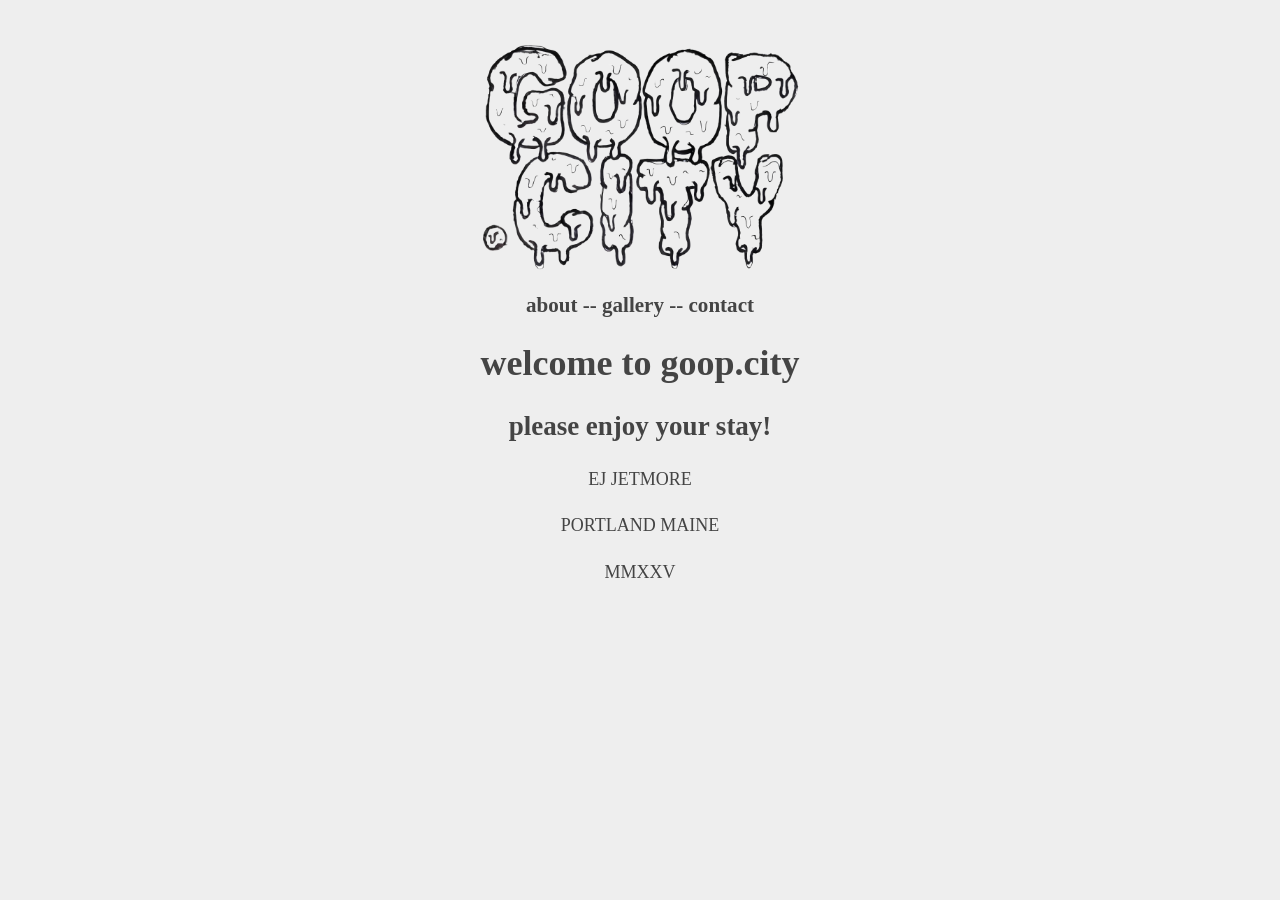
==== index.html @ 26e87ebc "Update index.html" ====
<!DOCTYPE html>
<html>
<head>
  <title>GOOP CITY BAYBEE</title>
	<style>
	body{margin:40px auto;max-width:650px;line-height:1.6;font-size:18px;color:#444;padding:0 10px;background-color:#EEEEEE;text-align:center}
	h1,h2,h3{line-height:1.2}
	img {display: block;margin: auto;width: 50%}
	a:link, a:visited {text-decoration: none;color:#444}
	a:hover{font-style:italic;color:hotpink}
	</style>
</head>
<body>
  <img src="IMG_6114(1).png" alt="the goop city logo. hand drawn and drippy as hell">
  <h3><a href="info.html">about</a> -- <a href="ceramics.html">gallery</a> -- <a href="correspondence.html">contact</a></h3>
  <h1>welcome to goop.city</h1>
  <h2>please enjoy your stay!</h2>
  <p>EJ JETMORE</p>
  <p>PORTLAND MAINE</p>
  <p>MMXXV</p>
</body>
</html>
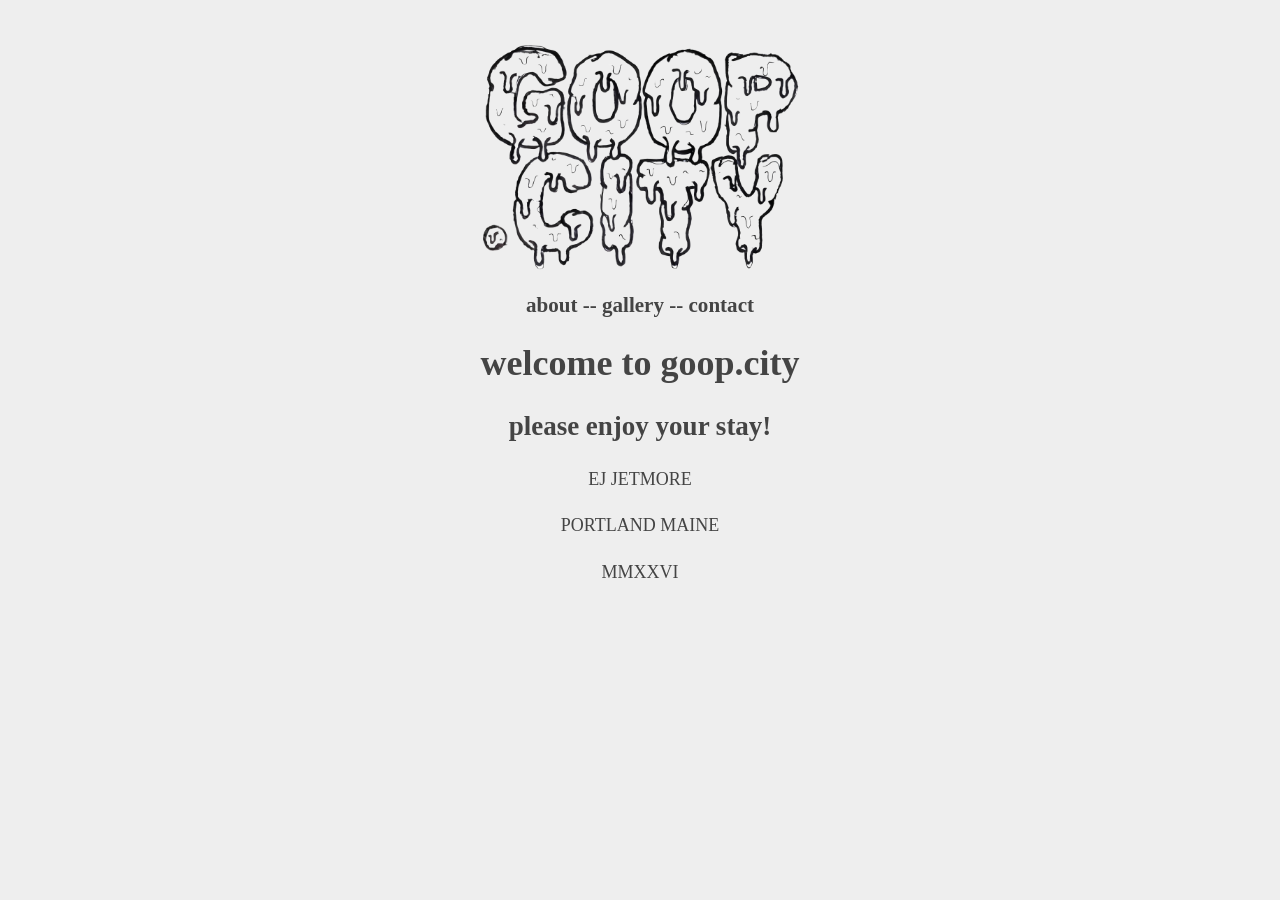
==== commit 57d0682f: "Update index.html" ====
--- a/index.html
+++ b/index.html
@@ -17,6 +17,6 @@
   <h2>please enjoy your stay!</h2>
   <p>EJ JETMORE</p>
   <p>PORTLAND MAINE</p>
-  <p>MMXXV</p>
+  <p>MMXXVI</p>
 </body>
 </html>
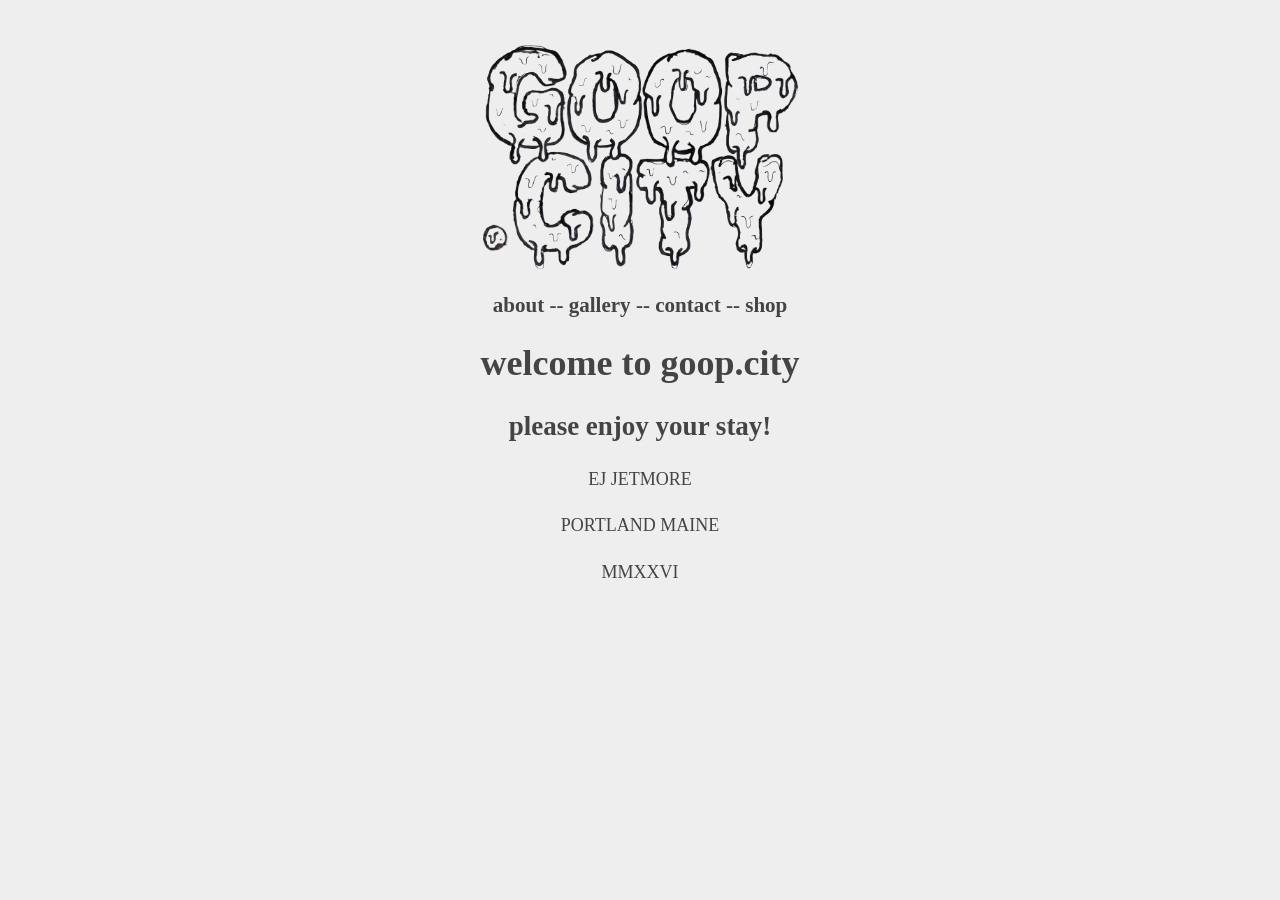
==== commit c43d8f35: "Update index.html" ====
--- a/index.html
+++ b/index.html
@@ -2,17 +2,11 @@
 <html>
 <head>
   <title>GOOP CITY BAYBEE</title>
-	<style>
-	body{margin:40px auto;max-width:650px;line-height:1.6;font-size:18px;color:#444;padding:0 10px;background-color:#EEEEEE;text-align:center}
-	h1,h2,h3{line-height:1.2}
-	img {display: block;margin: auto;width: 50%}
-	a:link, a:visited {text-decoration: none;color:#444}
-	a:hover{font-style:italic;color:hotpink}
-	</style>
+	<link rel="stylesheet" href="mystyle.css">
 </head>
 <body>
   <img src="IMG_6114(1).png" alt="the goop city logo. hand drawn and drippy as hell">
-  <h3><a href="info.html">about</a> -- <a href="ceramics.html">gallery</a> -- <a href="correspondence.html">contact</a></h3>
+  <h3><a href="info.html">about</a> -- <a href="ceramics.html">gallery</a> -- <a href="correspondence.html">contact</a> -- <a href="goop-city.square.site">shop</a></h3>
   <h1>welcome to goop.city</h1>
   <h2>please enjoy your stay!</h2>
   <p>EJ JETMORE</p>
--- a/mystyle.css
+++ b/mystyle.css
@@ -0,0 +1,5 @@
+body{margin:40px auto;max-width:650px;line-height:1.6;font-size:18px;color:#444;padding:0 10px;background-color:#EEEEEE;text-align:center}
+	h1,h2,h3{line-height:1.2}
+	img {display: block;margin: auto;width: 50%}
+	a:link, a:visited {text-decoration: none;color:#444}
+	a:hover{font-style:italic;color:hotpink}
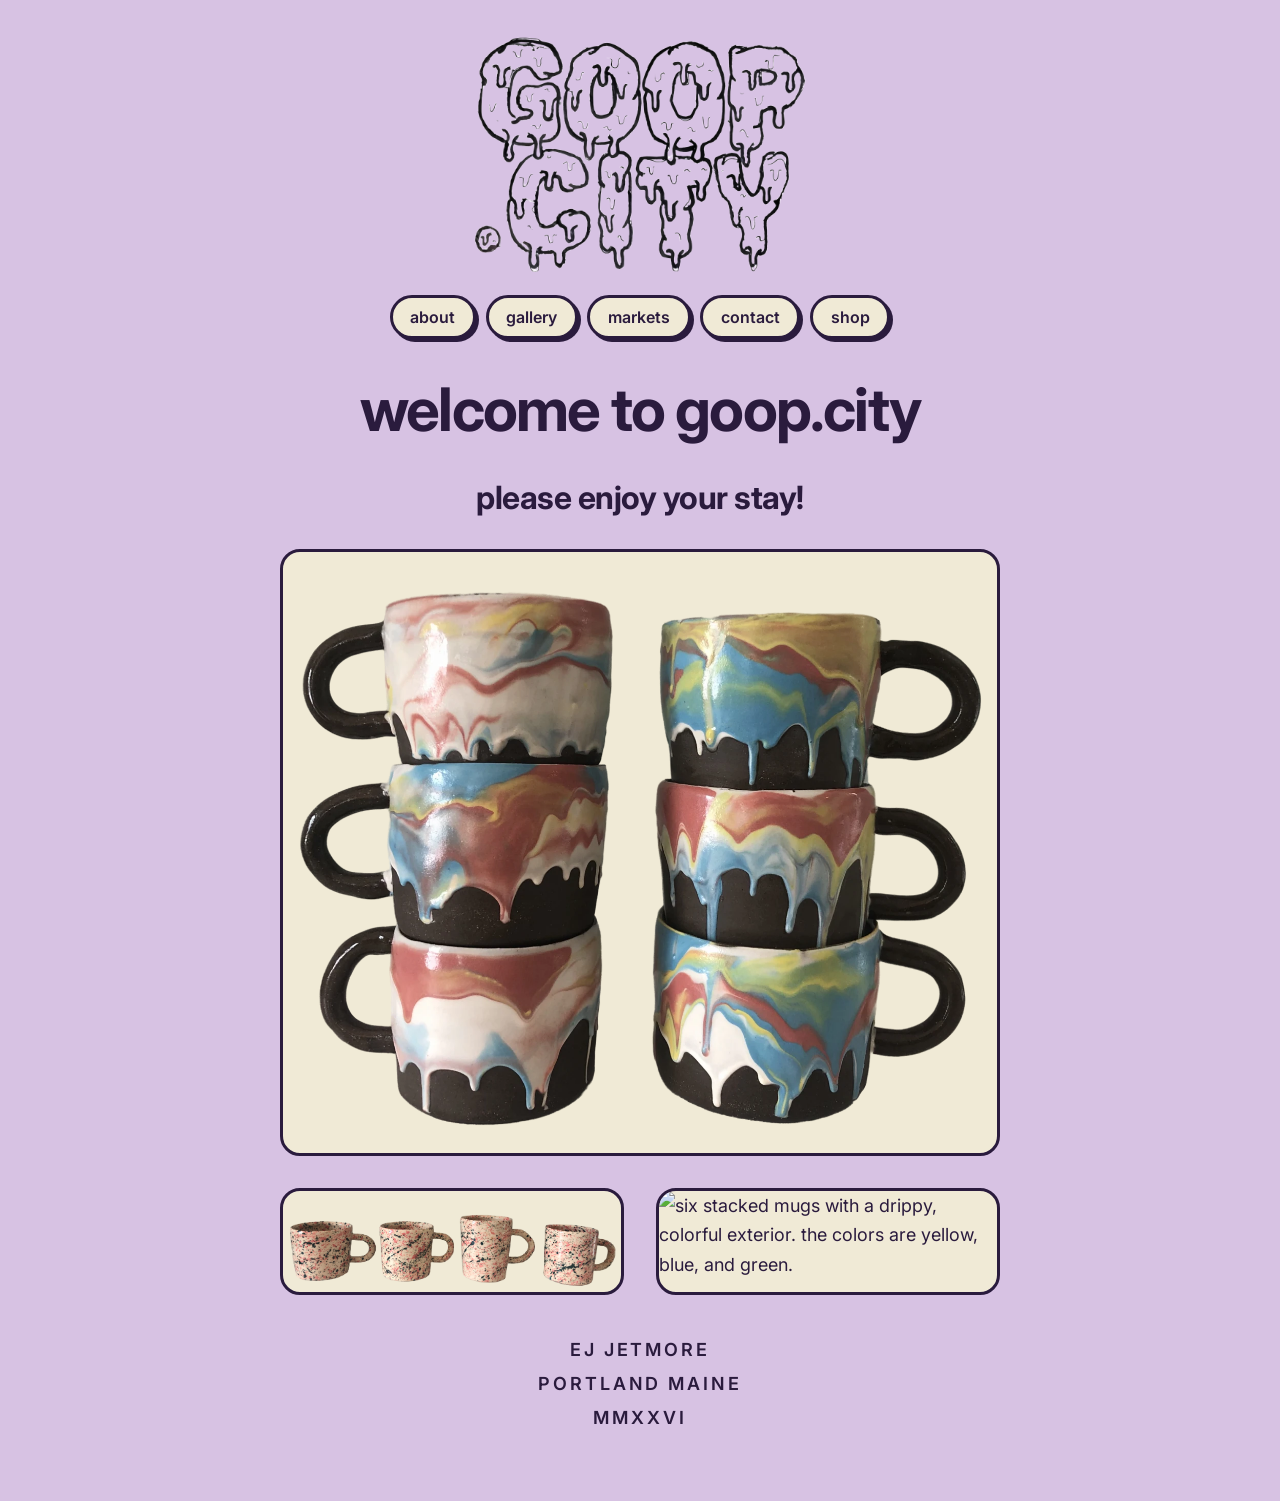
==== commit 748153bd: "Add files via upload" ====
--- a/index.html
+++ b/index.html
@@ -1,16 +1,38 @@
 <!DOCTYPE html>
-<html>
+<html lang="en">
 <head>
+  <meta charset="utf-8">
+  <meta name="viewport" content="width=device-width, initial-scale=1">
   <title>GOOP CITY BAYBEE</title>
-	<link rel="stylesheet" href="mystyle.css">
+  <link rel="preconnect" href="https://fonts.googleapis.com">
+  <link rel="preconnect" href="https://fonts.gstatic.com" crossorigin>
+  <link href="https://fonts.googleapis.com/css2?family=Inter:wght@400;600;700&display=swap" rel="stylesheet">
+  <link rel="stylesheet" href="style.css">
 </head>
-<body>
-  <img src="IMG_6114(1).png" alt="the goop city logo. hand drawn and drippy as hell">
-  <h3><a href="info.html">about</a> -- <a href="ceramics.html">gallery</a> -- <a href="correspondence.html">contact</a> -- <a href="goop-city.square.site">shop</a></h3>
-  <h1>welcome to goop.city</h1>
-  <h2>please enjoy your stay!</h2>
-  <p>EJ JETMORE</p>
-  <p>PORTLAND MAINE</p>
-  <p>MMXXVI</p>
+<body class="home">
+  <main>
+    <a class="logo-link" href="index.html"><img class="logo" src="IMG_6114(1).png" alt="the goop city logo. hand drawn and drippy as hell"></a>
+    <nav aria-label="main">
+      <a href="info.html">about</a>
+      <a href="ceramics.html">gallery</a>
+      <a href="markets.html">markets</a>
+      <a href="correspondence.html">contact</a>
+      <a href="https://goop-city.square.site">shop</a>
+    </nav>
+    <h1>welcome to goop.city</h1>
+    <h2>please enjoy your stay!</h2>
+
+    <div class="photos">
+      <img src="redbluedrip.png" alt="six stacked mugs with a drippy, colorful exterior. the colors are blue, red, yellow, and white.">
+      <img src="12346.png" alt="four mugs lined up horizontally. the clay is white and the exterior is splattered with pink and dark blue." loading="lazy">
+      <img src="12347.png" alt="six stacked mugs with a drippy, colorful exterior. the colors are yellow, blue, and green." loading="lazy">
+    </div>
+
+    <div class="credits">
+      <p>EJ JETMORE</p>
+      <p>PORTLAND MAINE</p>
+      <p>MMXXVI</p>
+    </div>
+  </main>
 </body>
 </html>
--- a/style.css
+++ b/style.css
@@ -0,0 +1,165 @@
+:root {
+  --ink: #2a1b3d;      /* dark plum, all text */
+  --paper: #d7c2e3;    /* main background */
+  --card: #f0ead6;     /* eggshell white */
+  --aqua: #b7fdfe;
+  --radius: 20px;
+}
+
+* { box-sizing: border-box; }
+
+html { -webkit-text-size-adjust: 100%; }
+
+body {
+  margin: 0;
+  padding-top: 0;
+  background: var(--paper);
+  color: var(--ink);
+  font-family: "Inter", system-ui, -apple-system, "Segoe UI", Roboto, Helvetica, Arial, sans-serif;
+  font-size: 1.0625rem;
+  line-height: 1.65;
+  position: relative;
+  min-height: 100vh;
+}
+
+main {
+  max-width: 760px;
+  margin: 0 auto;
+  padding: 2rem 1.25rem 4rem;
+}
+
+/* logo */
+.logo-link {
+  display: block;
+  width: min(100%, 340px);
+  margin: 0 auto 1.25rem;
+}
+
+.logo {
+  display: block;
+  width: 100%;
+  height: auto;
+}
+
+/* navigation */
+nav {
+  display: flex;
+  flex-wrap: wrap;
+  justify-content: center;
+  gap: 0.6rem;
+  margin: 0 0 2.25rem;
+}
+
+nav a {
+  font-size: 1rem;
+  display: inline-flex;
+  align-items: center;
+  justify-content: center;
+  min-height: 44px;
+  padding: 0 1.1rem;
+  border: 3px solid var(--ink);
+  border-radius: 999px;
+  background: var(--card);
+  color: var(--ink);
+  font-weight: 600;
+  text-decoration: none;
+  box-shadow: 3px 3px 0 var(--ink);
+}
+
+nav a:hover { background: var(--aqua); }
+
+nav a[aria-current="page"] {
+  background: var(--aqua);
+  color: var(--ink);
+}
+
+a { color: var(--ink); text-underline-offset: 0.2em; }
+a:hover { background: var(--aqua); }
+.logo-link:hover { background: none; }
+
+a:focus-visible {
+  outline: 3px solid var(--ink);
+  outline-offset: 3px;
+}
+
+/* type */
+h1, h2, h3 { line-height: 1.15; margin: 0 0 0.6em; letter-spacing: -0.015em; }
+
+h1 {
+  font-size: clamp(2.4rem, 9vw, 3.75rem);
+  text-align: center;
+  color: var(--ink);
+  letter-spacing: -0.03em;
+  font-weight: 700;
+}
+
+h2 { font-size: clamp(1.35rem, 4.6vw, 1.85rem); }
+
+.home h2 {
+  text-align: center;
+  font-size: clamp(1.4rem, 5vw, 2rem);
+  color: var(--ink);
+}
+
+p { margin: 0 0 1.1em; max-width: 62ch; }
+
+/* pictures */
+.photos {
+  display: grid;
+  grid-template-columns: 1fr;
+  gap: 1.5rem;
+  margin: 2rem 0;
+}
+
+.photos img,
+.photo {
+  display: block;
+  width: 100%;
+  height: auto;
+  border: 3px solid var(--ink);
+  border-radius: var(--radius);
+  background: var(--card);
+}
+
+
+.photo { margin: 2rem 0; }
+
+/* home credits */
+.credits {
+  text-align: center;
+  letter-spacing: 0.16em;
+  font-weight: 600;
+  margin-top: 2.5rem;
+}
+
+.credits p { margin: 0 auto 0.25em; }
+
+/* markets */
+.market {
+  background: var(--card);
+  border: 3px solid var(--ink);
+  border-radius: 14px;
+  padding: 0.9rem 1.1rem 0.4rem;
+  margin: 0 0 1rem;
+}
+
+
+.market p { margin-bottom: 0.6em; }
+
+/* contact + long urls */
+main a { overflow-wrap: anywhere; }
+
+/* wider screens */
+@media (min-width: 720px) {
+  body { font-size: 1.125rem; }
+  .photos { grid-template-columns: 1fr 1fr; gap: 2rem; }
+  .photos img:nth-child(1) { grid-column: 1 / -1; }
+  .about-layout {
+    display: grid;
+    grid-template-columns: 1fr;
+  }
+}
+
+@media (max-width: 380px) {
+  nav a { padding: 0 0.9rem; font-size: 1rem; }
+}
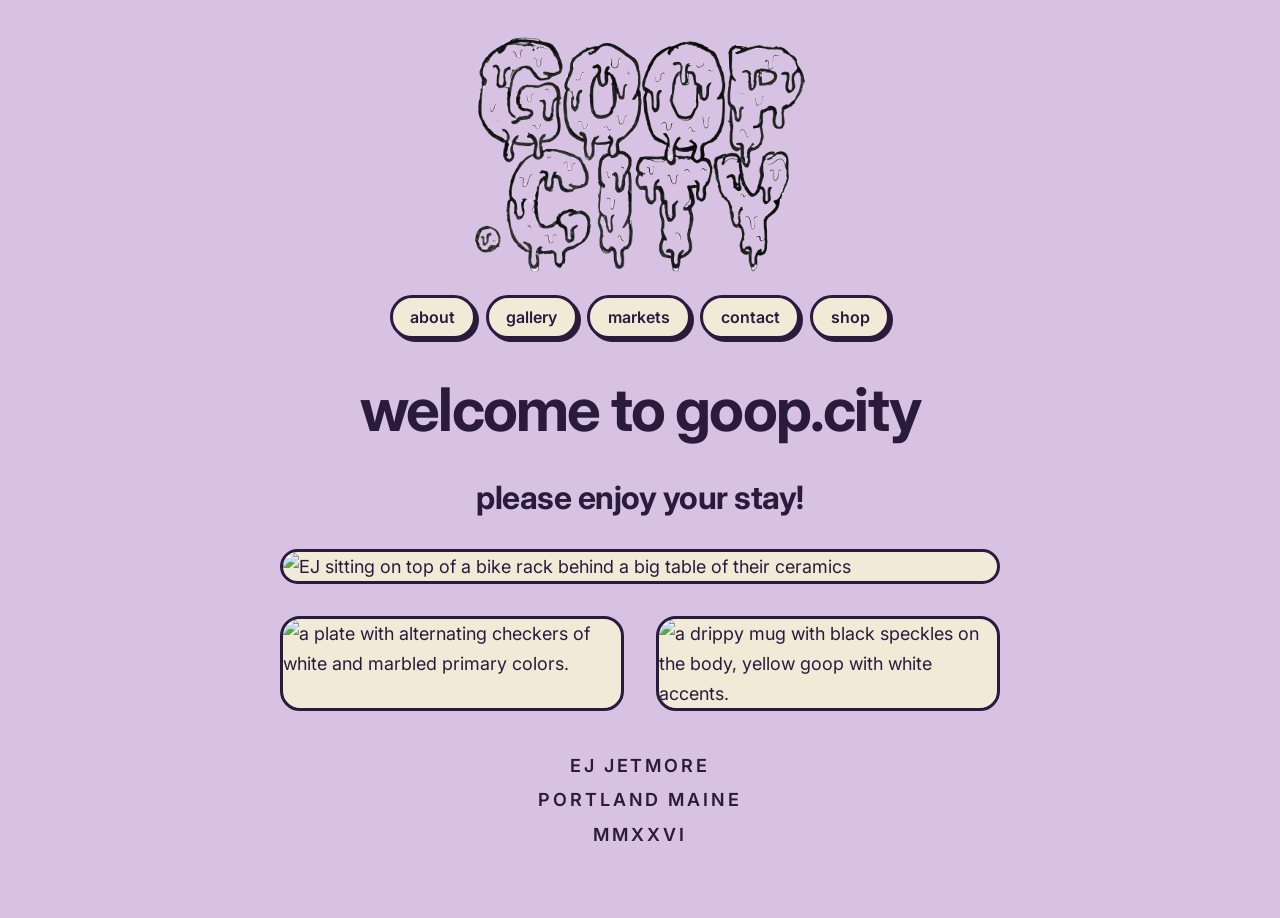
==== commit af85a4e2: "Update index.html" ====
--- a/index.html
+++ b/index.html
@@ -23,9 +23,9 @@
     <h2>please enjoy your stay!</h2>
 
     <div class="photos">
-      <img src="redbluedrip.png" alt="six stacked mugs with a drippy, colorful exterior. the colors are blue, red, yellow, and white.">
-      <img src="12346.png" alt="four mugs lined up horizontally. the clay is white and the exterior is splattered with pink and dark blue." loading="lazy">
-      <img src="12347.png" alt="six stacked mugs with a drippy, colorful exterior. the colors are yellow, blue, and green." loading="lazy">
+      <img src="MarketPerch.png" alt="EJ sitting on top of a bike rack behind a big table of their ceramics">
+      <img src="SwirlCheckPlate.png" alt="a plate with alternating checkers of white and marbled primary colors." loading="lazy">
+      <img src="YellowWhiteDrip.png" alt="a drippy mug with black speckles on the body, yellow goop with white accents." loading="lazy">
     </div>
 
     <div class="credits">
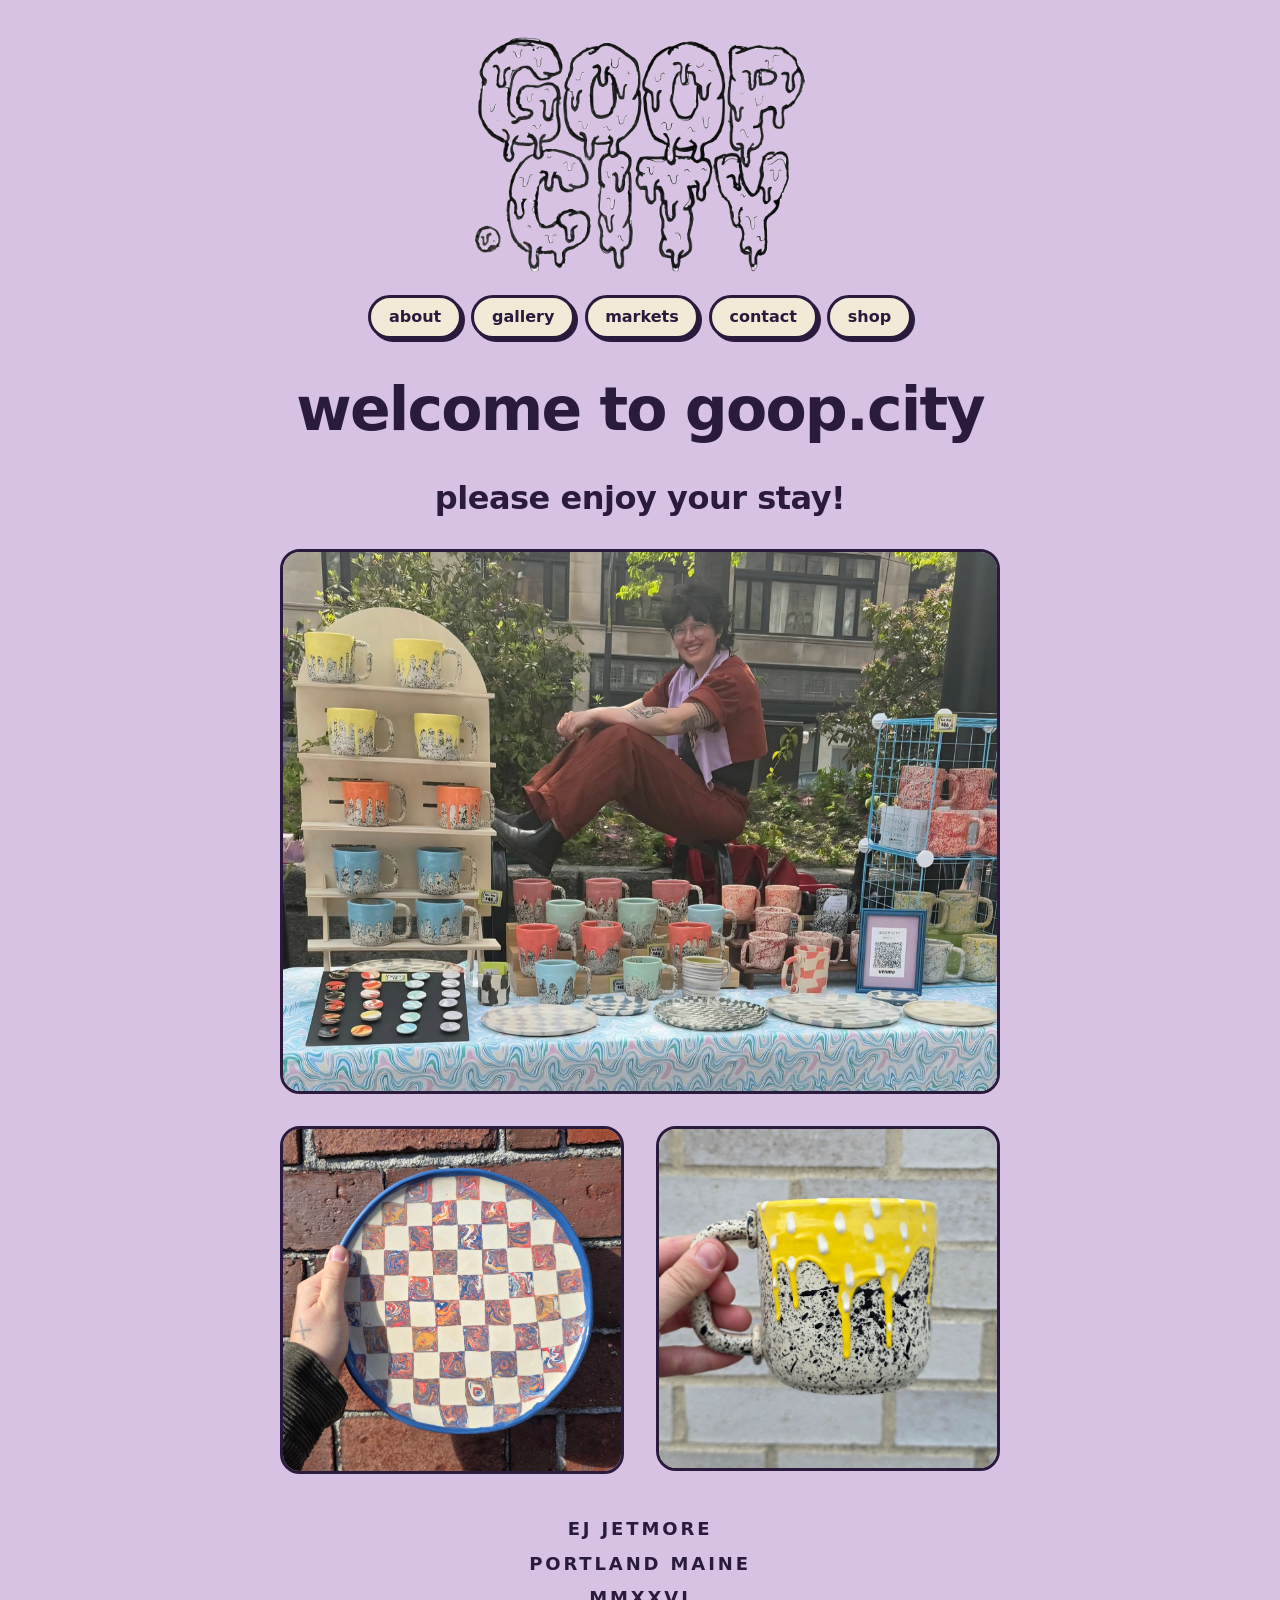
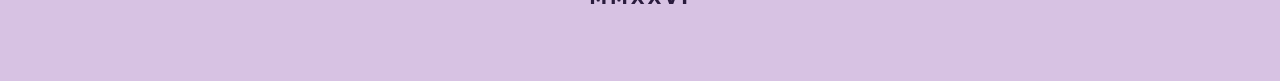
==== commit db759f7c: "Update index.html" ====
--- a/index.html
+++ b/index.html
@@ -4,9 +4,6 @@
   <meta charset="utf-8">
   <meta name="viewport" content="width=device-width, initial-scale=1">
   <title>GOOP CITY BAYBEE</title>
-  <link rel="preconnect" href="https://fonts.googleapis.com">
-  <link rel="preconnect" href="https://fonts.gstatic.com" crossorigin>
-  <link href="https://fonts.googleapis.com/css2?family=Inter:wght@400;600;700&display=swap" rel="stylesheet">
   <link rel="stylesheet" href="style.css">
 </head>
 <body class="home">
@@ -23,9 +20,9 @@
     <h2>please enjoy your stay!</h2>
 
     <div class="photos">
-      <img src="MarketPerch.png" alt="EJ sitting on top of a bike rack behind a big table of their ceramics">
-      <img src="SwirlCheckPlate.png" alt="a plate with alternating checkers of white and marbled primary colors." loading="lazy">
-      <img src="YellowWhiteDrip.png" alt="a drippy mug with black speckles on the body, yellow goop with white accents." loading="lazy">
+      <img src="MarketPerch.jpg" alt="EJ sitting on top of a bike rack behind a big table of their ceramics">
+      <img src="SwirlCheckPlate.jpg" alt="a plate with alternating checkers of white and marbled primary colors." loading="lazy">
+      <img src="YellowWhiteDrip.jpg" alt="a drippy mug with black speckles on the body, yellow goop with white accents." loading="lazy">
     </div>
 
     <div class="credits">
